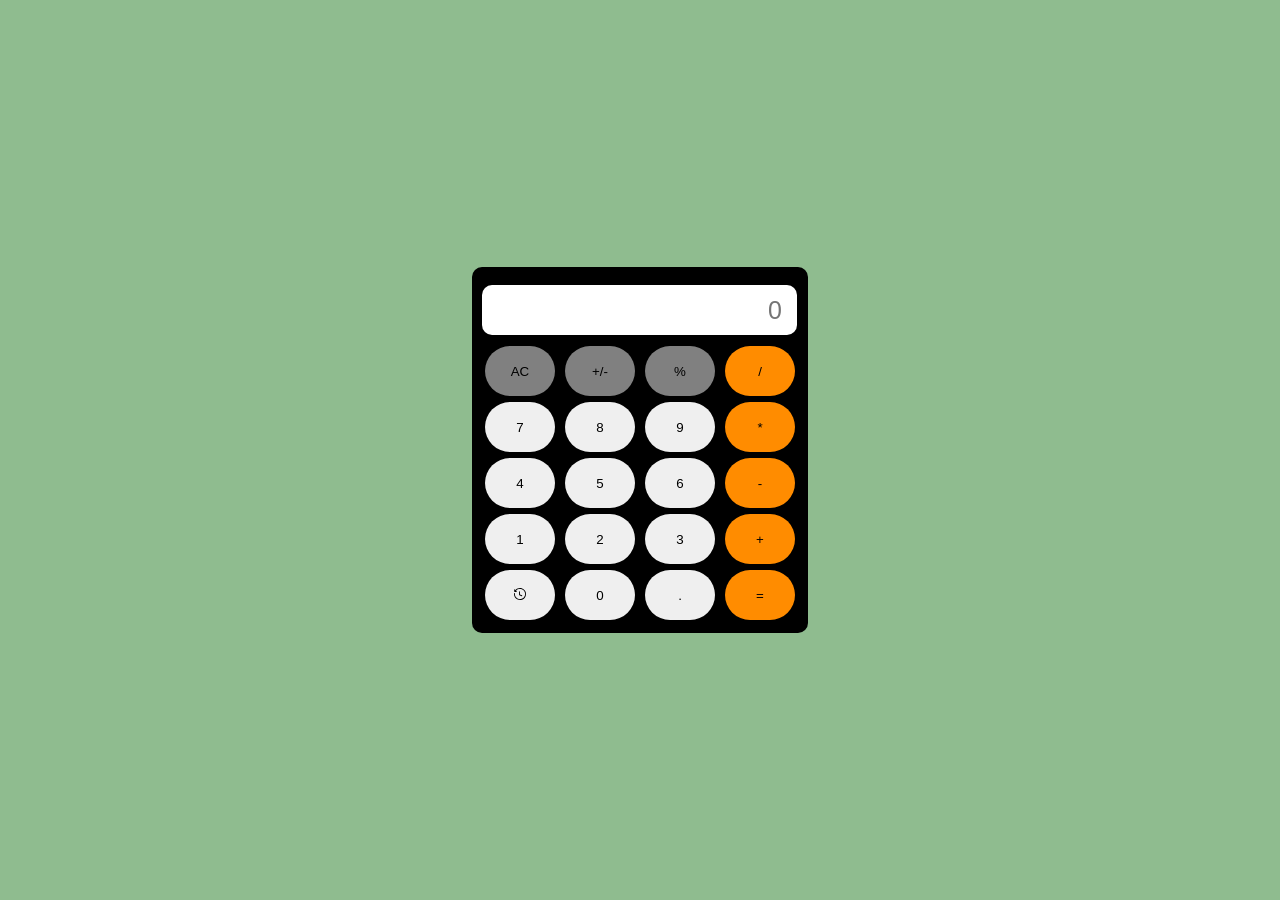
==== index.html @ 95afed0f "basic op working" ====
<!DOCTYPE html>
<html lang="en">
<head>
    <meta charset="UTF-8">
    <meta name="viewport" content="width=device-width, initial-scale=1.0">
    <title>Calculator</title>
    <link rel="stylesheet" href="styles.css">
</head>
<body>
    <div class="page">
        <div class="cal">
            <!--  -->
                <div class="entry">
                    <input placeholder="0" id="inputBox" type = 'text'>
                </div>
                <div class="btns">
                    <div >
                        <button class="first" onclick="clearDisplay()">AC</button>
                        <!--  -->
                        <button class="first" onclick="getSign()">+/-</button>
                        <button class="first" onclick="getOperator('%')">%</button>
                        <button class="op" onclick="getOperator('/')">/</button>
                    </div>
                    <div>
                        <button onclick="getNumber(7)">7</button>
                        <button onclick="getNumber(8)">8</button>
                        <button onclick="getNumber(9)">9</button>
                        <button class="op" onclick="getOperator('*')">*</button>
                    </div>
                    <div>
                        <button onclick="getNumber(4)">4</button>
                        <button onclick="getNumber(5)">5</button>
                        <button onclick="getNumber(6)">6</button>
                        <button class="op" onclick="getOperator('-')">-</button>
                    </div>
                    <div>
                        <button onclick="getNumber(1)">1</button>
                        <button onclick="getNumber(2)">2</button>
                        <button onclick="getNumber(3)">3</button>
                        <button class="op" onclick="getOperator('+')">+</button>
                    </div>
                    <div>
                        <!--  -->
                        <button onclick="getHistory()">
                            <img src="icons/recent-repeat-icon.svg" height="12">
                        </button>
                        <button onclick="getNumber(0)">0</button>
                        <!--  -->
                        <button >.</button>
                        <button class="op" onclick="calculateResult()">=</button>
                    </div>

                </div>
                
            
            <!--  -->
        </div>
    </div>

    <script src="script.js"></script>
</body>
</html>
---- styles.css ----
*{
    margin:0;
    padding:0;
    box-sizing:border-box;
}

.page{
    width:100%;
    height:100vh;
    background-color:darkseagreen;
    display:flex;
    align-items:center;
    justify-content:center;
}

.cal{
    background-color: black;  
    padding:10px;
    border-radius:10px;
}

/* .entry{
    display:flex;
    justify-content:flex-end;
} */

.cal input {
    width: 315px;
    height:50px;
    margin: 8px 0 8px 0;
    border-radius: 10px;
    border: none;
    text-align:right;
    padding:0 15px 0 15px;
    font-size: 25px;
}

.btns button{
    width:70px;
    height:50px;
    margin: 3px;
    border-radius:40px;
    border:none;
}

.btns button:hover{
    background-color:darkseagreen;
}

.op{
    background-color: darkorange;
}

.first{
    background-color: grey;
}
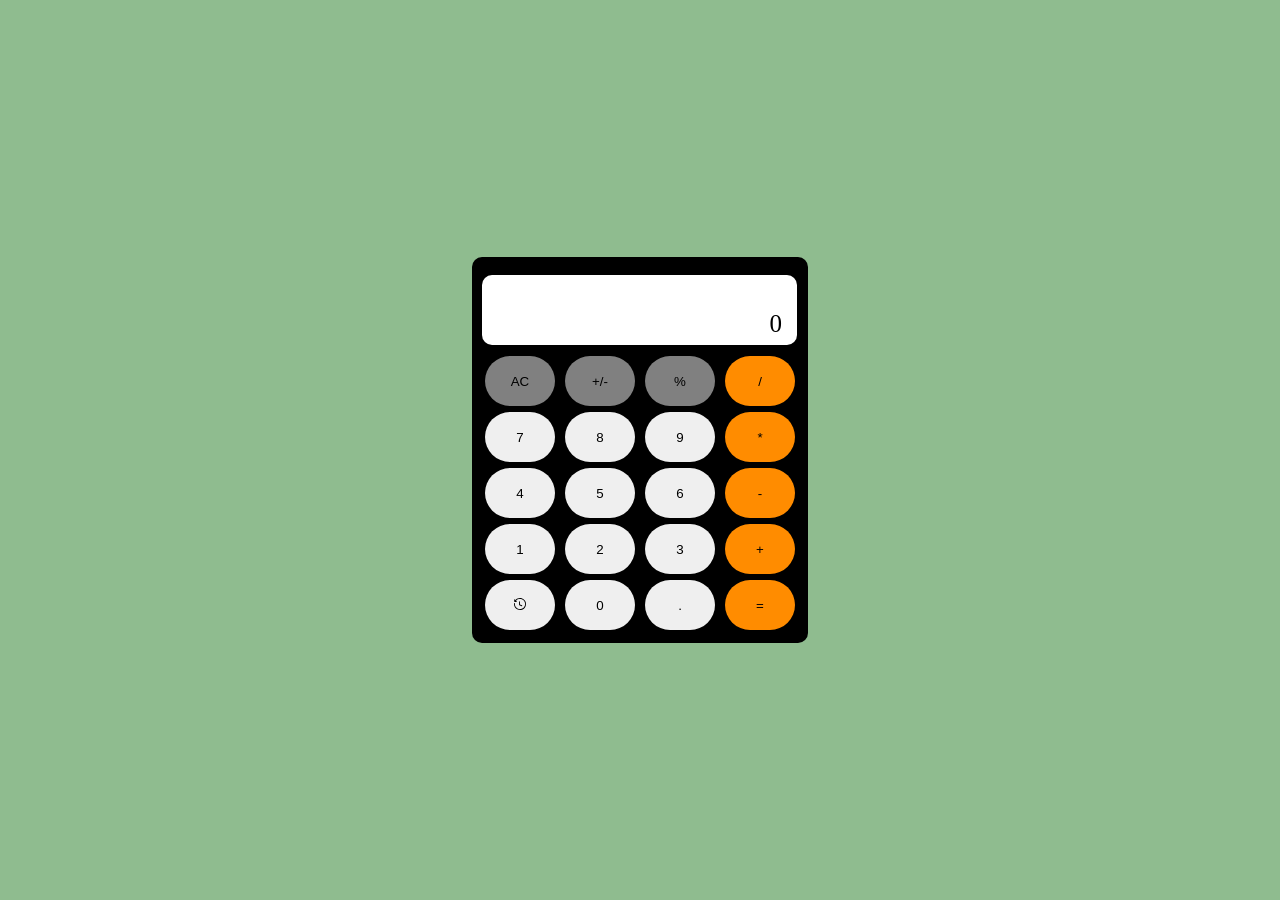
==== commit f3465604: "added equation line top of inputBox" ====
--- a/index.html
+++ b/index.html
@@ -11,7 +11,9 @@
         <div class="cal">
             <!--  -->
                 <div class="entry">
-                    <input placeholder="0" id="inputBox" type = 'text'>
+                    <div id="equation"></div>
+                    <div class="display" id="inputBox">0</div>
+                    <!-- <input placeholder="0" id="inputBox" type = 'text'> -->
                 </div>
                 <div class="btns">
                     <div >
--- a/styles.css
+++ b/styles.css
@@ -13,18 +13,36 @@
     justify-content:center;
 }
 
+#equation{
+    height: 25px;
+    font-size: 16px;
+    color:grey;
+    text-align: right;
+}
+
 .cal{
     background-color: black;  
     padding:10px;
     border-radius:10px;
 }
 
-/* .entry{
-    display:flex;
-    justify-content:flex-end;
-} */
+.entry{
+    width: 315px;
+    height: 70px;
+    margin: 8px 0;
+    border-radius: 10px;
+    background-color: white;
+    padding: 10px 15px 0 15px;
+    text-align: right;
+}
 
-.cal input {
+.display{
+    height: 35px;
+    font-size: 25px;
+    text-align: right; 
+}
+
+/* .cal input {
     width: 315px;
     height:50px;
     margin: 8px 0 8px 0;
@@ -33,7 +51,7 @@
     text-align:right;
     padding:0 15px 0 15px;
     font-size: 25px;
-}
+} */
 
 .btns button{
     width:70px;
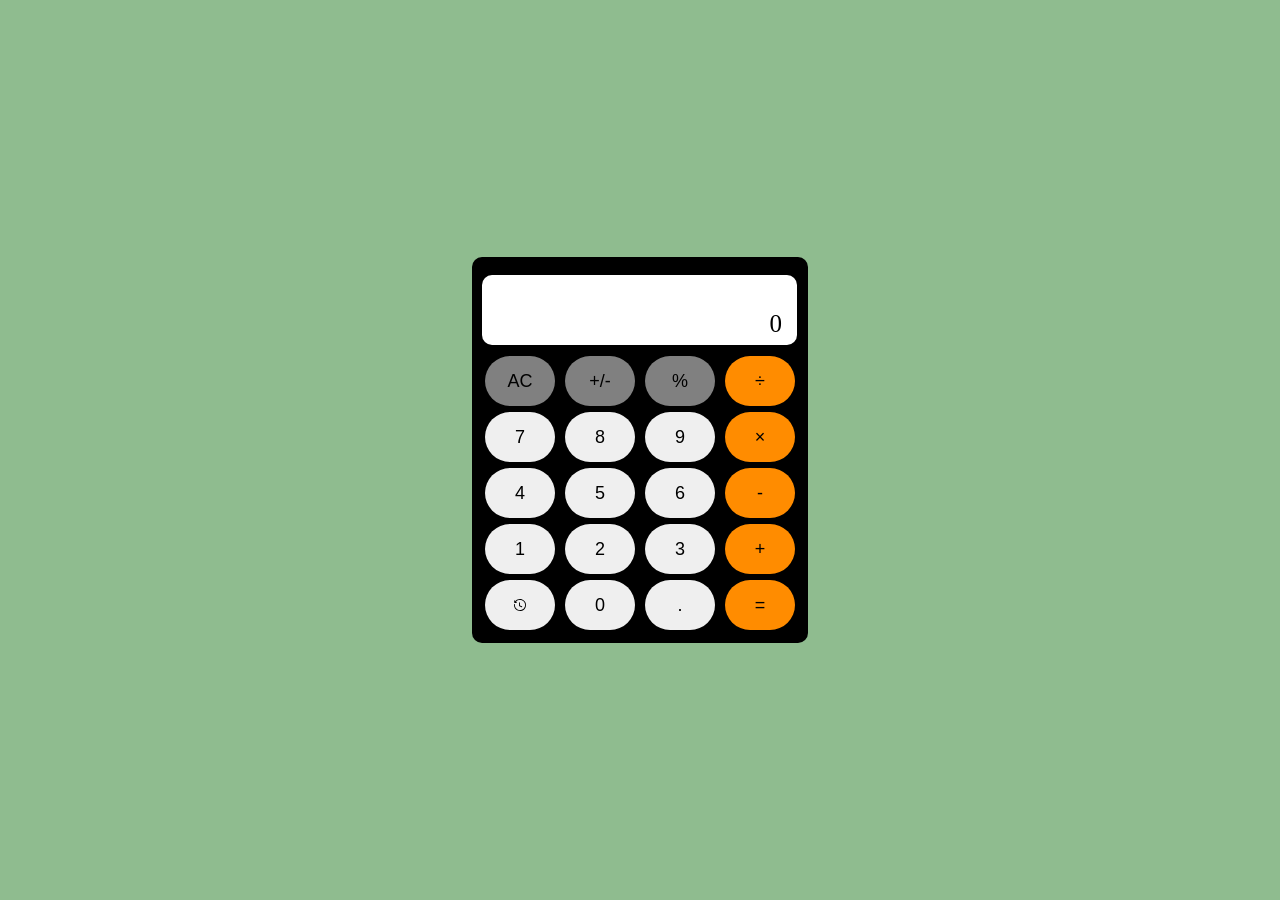
==== commit cf6d42ea: "/ and * btns html css" ====
--- a/index.html
+++ b/index.html
@@ -13,21 +13,19 @@
                 <div class="entry">
                     <div id="equation"></div>
                     <div class="display" id="inputBox">0</div>
-                    <!-- <input placeholder="0" id="inputBox" type = 'text'> -->
                 </div>
                 <div class="btns">
                     <div >
                         <button class="first" onclick="clearDisplay()">AC</button>
-                        <!--  -->
                         <button class="first" onclick="getSign()">+/-</button>
-                        <button class="first" onclick="getOperator('%')">%</button>
-                        <button class="op" onclick="getOperator('/')">/</button>
+                        <button class="first" onclick="getPercent()">%</button>
+                        <button class="op" onclick="getOperator('/')">÷</button>
                     </div>
                     <div>
                         <button onclick="getNumber(7)">7</button>
                         <button onclick="getNumber(8)">8</button>
                         <button onclick="getNumber(9)">9</button>
-                        <button class="op" onclick="getOperator('*')">*</button>
+                        <button class="op" onclick="getOperator('*')">×</button>
                     </div>
                     <div>
                         <button onclick="getNumber(4)">4</button>
@@ -42,13 +40,11 @@
                         <button class="op" onclick="getOperator('+')">+</button>
                     </div>
                     <div>
-                        <!--  -->
-                        <button onclick="getHistory()">
+                        <button onclick="location.href='history.html'">
                             <img src="icons/recent-repeat-icon.svg" height="12">
                         </button>
                         <button onclick="getNumber(0)">0</button>
-                        <!--  -->
-                        <button >.</button>
+                        <button onclick="getDecimal()">.</button>
                         <button class="op" onclick="calculateResult()">=</button>
                     </div>
 
--- a/styles.css
+++ b/styles.css
@@ -28,7 +28,8 @@
 
 .entry{
     width: 315px;
-    height: 70px;
+    min-height: 70px;
+    overflow-y: auto;
     margin: 8px 0;
     border-radius: 10px;
     background-color: white;
@@ -59,6 +60,7 @@
     margin: 3px;
     border-radius:40px;
     border:none;
+    font-size: 18px;
 }
 
 .btns button:hover{
@@ -67,9 +69,28 @@
 
 .op{
     background-color: darkorange;
+    
 }
 
 .first{
     background-color: grey;
 }
 
+/* history.html */
+.back-to-cal{
+    display:flex;
+    align-items:center;
+    justify-content:center; 
+    padding:10px;
+}
+
+.cal-btn{
+    border:none;
+    height:45px;
+    width:45px;
+    border-radius:10px;
+}
+
+.back-to-cal button:hover{
+    background-color:darkseagreen;
+}
